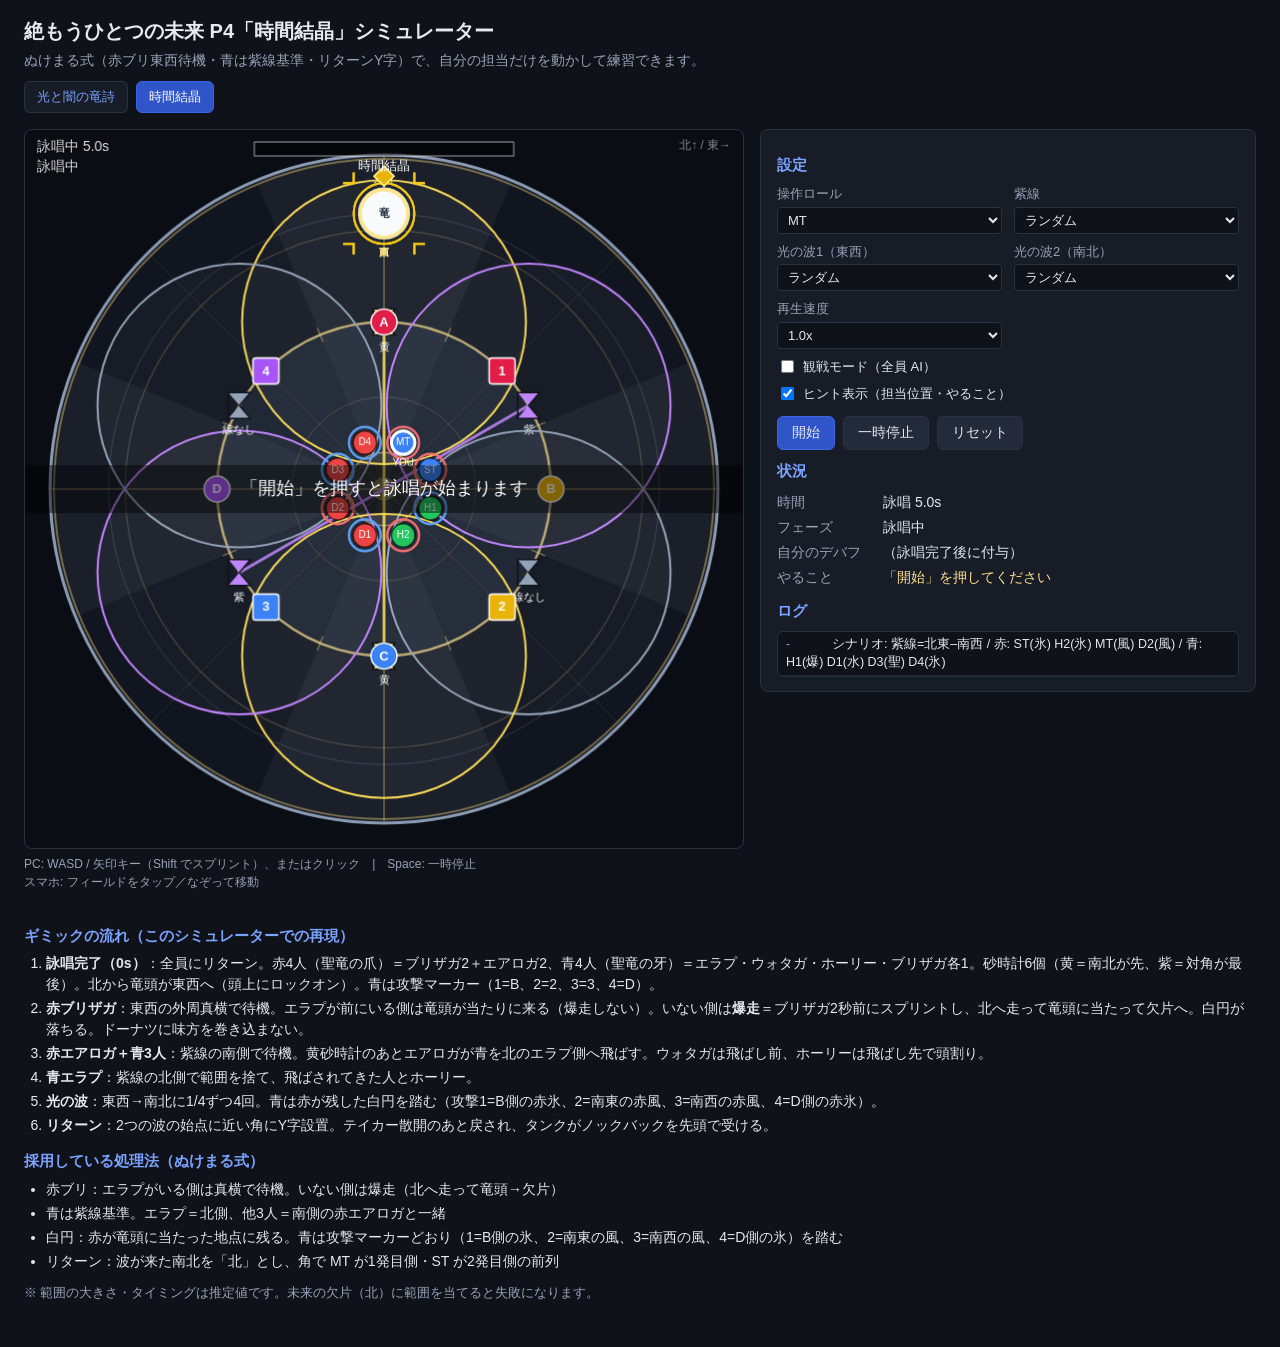
==== ct.html @ b96597f6 "床の描画をキャッシュしてコマ飛びを抑える Co-authored-by: Cursor <cursoragent@cursor.com>" ====
<!DOCTYPE html>
<html lang="ja">
<head>
<meta charset="utf-8">
<meta name="viewport" content="width=device-width, initial-scale=1, viewport-fit=cover">
<meta name="theme-color" content="#0f1218">
<title>絶もうひとつの未来 P4「時間結晶」シミュレーター</title>
<link rel="stylesheet" href="style.css?v=5">
</head>
<body>
<header>
  <h1>絶もうひとつの未来 P4「時間結晶」シミュレーター</h1>
  <p class="sub">ぬけまる式（赤ブリ東西待機・青は紫線基準・リターンY字）で、自分の担当だけを動かして練習できます。</p>
  <nav class="nav">
    <a href="index.html">光と闇の竜詩</a>
    <a class="active" href="ct.html">時間結晶</a>
  </nav>
</header>

<main>
  <section class="arena-wrap">
    <canvas id="arena" width="720" height="720"></canvas>
    <div class="touch-bar">
      <button id="sprintBtn" class="sprint">スプリント（押している間）</button>
    </div>
    <div class="controls-hint">PC: WASD / 矢印キー（Shift でスプリント）、またはクリック　|　Space: 一時停止<br>スマホ: フィールドをタップ／なぞって移動</div>
  </section>

  <aside class="panel">
    <h2>設定</h2>
    <div class="grid">
      <label>操作ロール
        <select id="role">
          <option value="0">MT</option><option value="1">ST</option>
          <option value="2">H1</option><option value="3">H2</option>
          <option value="4">D1</option><option value="5">D2</option>
          <option value="6">D3</option><option value="7">D4</option>
        </select>
      </label>
      <label>紫線
        <select id="purple">
          <option value="random">ランダム</option>
          <option value="NE">北東–南西</option>
          <option value="NW">北西–南東</option>
        </select>
      </label>
      <label>光の波1（東西）
        <select id="tidal1">
          <option value="random">ランダム</option>
          <option value="E">東から</option>
          <option value="W">西から</option>
        </select>
      </label>
      <label>光の波2（南北）
        <select id="tidal2">
          <option value="random">ランダム</option>
          <option value="N">北から</option>
          <option value="S">南から</option>
        </select>
      </label>
      <label>再生速度
        <select id="speed">
          <option value="0.5">0.5x</option>
          <option value="0.75">0.75x</option>
          <option value="1" selected>1.0x</option>
        </select>
      </label>
      <label class="check"><input id="spectate" type="checkbox"> 観戦モード（全員 AI）</label>
      <label class="check"><input id="hint" type="checkbox" checked> ヒント表示（担当位置・やること）</label>
    </div>
    <div class="buttons">
      <button id="start" class="primary">開始</button>
      <button id="pause">一時停止</button>
      <button id="reset">リセット</button>
    </div>

    <h2>状況</h2>
    <div id="status" class="status">
      <div><span class="k">時間</span><span id="stTime">-</span></div>
      <div><span class="k">フェーズ</span><span id="stPhase">-</span></div>
      <div><span class="k">自分のデバフ</span><span id="stDebuff">-</span></div>
      <div class="hint"><span class="k">やること</span><span id="stHint">「開始」を押してください</span></div>
    </div>

    <div id="result" class="result hidden"></div>

    <h2>ログ</h2>
    <ul id="log" class="log"></ul>
  </aside>
</main>

<section class="doc">
  <h2>ギミックの流れ（このシミュレーターでの再現）</h2>
  <ol>
    <li><b>詠唱完了（0s）</b>：全員にリターン。赤4人（聖竜の爪）＝ブリザガ2＋エアロガ2、青4人（聖竜の牙）＝エラプ・ウォタガ・ホーリー・ブリザガ各1。砂時計6個（黄＝南北が先、紫＝対角が最後）。北から竜頭が東西へ（頭上にロックオン）。青は攻撃マーカー（1=B、2=2、3=3、4=D）。</li>
    <li><b>赤ブリザガ</b>：東西の外周真横で待機。エラプが前にいる側は竜頭が当たりに来る（爆走しない）。いない側は<b>爆走</b>＝ブリザガ2秒前にスプリントし、北へ走って竜頭に当たって欠片へ。白円が落ちる。ドーナツに味方を巻き込まない。</li>
    <li><b>赤エアロガ＋青3人</b>：紫線の南側で待機。黄砂時計のあとエアロガが青を北のエラプ側へ飛ばす。ウォタガは飛ばし前、ホーリーは飛ばし先で頭割り。</li>
    <li><b>青エラプ</b>：紫線の北側で範囲を捨て、飛ばされてきた人とホーリー。</li>
    <li><b>光の波</b>：東西→南北に1/4ずつ4回。青は赤が残した白円を踏む（攻撃1=B側の赤氷、2=南東の赤風、3=南西の赤風、4=D側の赤氷）。</li>
    <li><b>リターン</b>：2つの波の始点に近い角にY字設置。テイカー散開のあと戻され、タンクがノックバックを先頭で受ける。</li>
  </ol>
  <h2>採用している処理法（ぬけまる式）</h2>
  <ul>
    <li>赤ブリ：エラプがいる側は真横で待機。いない側は爆走（北へ走って竜頭→欠片）</li>
    <li>青は紫線基準。エラプ＝北側、他3人＝南側の赤エアロガと一緒</li>
    <li>白円：赤が竜頭に当たった地点に残る。青は攻撃マーカーどおり（1=B側の氷、2=南東の風、3=南西の風、4=D側の氷）を踏む</li>
    <li>リターン：波が来た南北を「北」とし、角で MT が1発目側・ST が2発目側の前列</li>
  </ul>
  <p class="note">※ 範囲の大きさ・タイミングは推定値です。未来の欠片（北）に範囲を当てると失敗になります。</p>
</section>

<script src="arena.js?v=2"></script>
<script src="ct_sim.js?v=11"></script>
<script src="ct_app.js?v=12"></script>
</body>
</html>
---- style.css ----
:root {
  --bg: #0f1218;
  --panel: #171c26;
  --border: #2a3142;
  --text: #e6e9f0;
  --muted: #98a2b8;
  --accent: #7aa2ff;
  --ok: #4ade80;
  --fail: #f87171;
}
* { box-sizing: border-box; }
body {
  margin: 0;
  background: var(--bg);
  color: var(--text);
  font-family: "Segoe UI", "Yu Gothic UI", "Hiragino Sans", "Noto Sans JP", sans-serif;
  font-size: 14px;
  line-height: 1.5;
}
header { padding: 16px 24px 4px; }
header h1 { margin: 0; font-size: 20px; }
header .sub { margin: 4px 0 0; color: var(--muted); }
.nav { display: flex; flex-wrap: wrap; gap: 8px; margin-top: 10px; }
.nav a {
  color: var(--accent); text-decoration: none; font-size: 13px;
  padding: 5px 12px; border: 1px solid var(--border); border-radius: 6px; background: #171c26;
}
.nav a:hover { background: #232a3a; }
.nav a.active { background: #2f55c9; color: #fff; border-color: #3b64e6; }

main {
  display: flex;
  gap: 16px;
  padding: 12px 24px;
  align-items: flex-start;
  flex-wrap: wrap;
}
.arena-wrap { flex: 0 0 auto; }
canvas#arena {
  display: block;
  width: 720px;
  height: 720px;
  max-width: 100%;
  aspect-ratio: 1 / 1;
  background: #0a0d13;
  border: 1px solid var(--border);
  border-radius: 8px;
  cursor: crosshair;
  touch-action: none;
  -webkit-user-select: none;
  user-select: none;
  -webkit-tap-highlight-color: transparent;
}
.controls-hint { color: var(--muted); font-size: 12px; margin-top: 6px; }
.touch-bar { display: none; margin-top: 8px; }
.touch-bar .sprint {
  width: 100%; padding: 14px; font-size: 16px; touch-action: none;
  -webkit-user-select: none; user-select: none;
}
.touch-bar .sprint.on { background: #2f55c9; border-color: #3b64e6; }
@media (hover: none) and (pointer: coarse) {
  .touch-bar { display: block; }
}

.panel {
  flex: 1 1 340px;
  min-width: 320px;
  max-width: 520px;
  background: var(--panel);
  border: 1px solid var(--border);
  border-radius: 8px;
  padding: 14px 16px;
}
.panel h2 { font-size: 15px; margin: 10px 0 8px; color: var(--accent); }
.grid { display: grid; grid-template-columns: 1fr 1fr; gap: 8px 12px; }
.grid label { display: flex; flex-direction: column; gap: 3px; font-size: 13px; color: var(--muted); }
.grid label.check { flex-direction: row; align-items: center; gap: 6px; color: var(--text); grid-column: span 2; }
select, input[type=range] { width: 100%; }
select {
  background: #0f1218; color: var(--text); border: 1px solid var(--border);
  border-radius: 4px; padding: 4px 6px; font-size: 13px;
}
.buttons { display: flex; gap: 8px; margin: 12px 0 4px; }
button {
  background: #232a3a; color: var(--text); border: 1px solid var(--border);
  border-radius: 6px; padding: 7px 14px; font-size: 14px; cursor: pointer;
}
button:hover { background: #2c3449; }
button.primary { background: #2f55c9; border-color: #3b64e6; }
button.primary:hover { background: #3a63dd; }

.status div { display: flex; gap: 10px; padding: 2px 0; }
.status .k { flex: 0 0 96px; color: var(--muted); }
.status .hint span:last-child { color: #ffe08a; }

.result { margin-top: 10px; padding: 10px 12px; border-radius: 6px; border: 1px solid; }
.result.ok { border-color: var(--ok); background: rgba(74, 222, 128, 0.08); }
.result.fail { border-color: var(--fail); background: rgba(248, 113, 113, 0.08); }
.result h3 { margin: 0 0 6px; font-size: 15px; }
.result ul { margin: 0; padding-left: 18px; }
.hidden { display: none; }

.log {
  list-style: none; margin: 0; padding: 0;
  max-height: 260px; overflow-y: auto;
  border: 1px solid var(--border); border-radius: 6px;
  background: #0f1218; font-size: 12.5px;
}
.log li { padding: 3px 8px; border-bottom: 1px solid #1d2331; }
.log li .t { color: var(--muted); display: inline-block; width: 46px; }
.log li.ok { color: var(--ok); }
.log li.fail { color: var(--fail); }
.log li.info { color: var(--text); }

.doc { padding: 8px 24px 32px; max-width: 1280px; }
.doc h2 { font-size: 15px; color: var(--accent); margin: 14px 0 6px; }
.doc ol, .doc ul { margin: 0; padding-left: 22px; }
.doc li { margin: 3px 0; }
.doc .note { color: var(--muted); font-size: 12.5px; }
/* スマホ・タブレット */
@media (max-width: 900px) {
  header { padding: 12px 12px 2px; }
  header h1 { font-size: 16px; }
  header .sub { font-size: 12px; }
  main { flex-direction: column; padding: 8px 12px; gap: 12px; }
  .arena-wrap { width: 100%; }
  canvas#arena { width: 100%; height: auto; }
  .panel { max-width: none; min-width: 0; width: 100%; padding: 12px; }
  .grid { grid-template-columns: 1fr 1fr; }
  select { font-size: 16px; padding: 8px 6px; } /* iOS の自動ズーム防止 */
  button { padding: 12px 14px; font-size: 15px; }
  .buttons { flex-wrap: wrap; }
  .buttons button { flex: 1 1 30%; }
  .status .k { flex-basis: 84px; }
  .log { max-height: 180px; }
  .doc { padding: 8px 12px 28px; }
  .doc .macro { font-size: 11.5px; }
}
@media (max-width: 420px) {
  .grid { grid-template-columns: 1fr; }
  .grid label.check { grid-column: span 1; }
}
.doc .macro {
  background: #0f1218; border: 1px solid var(--border); border-radius: 6px;
  padding: 10px 14px; margin: 6px 0 10px; font-size: 13px; line-height: 1.45;
  font-family: Consolas, "MS Gothic", monospace; white-space: pre; overflow-x: auto;
}
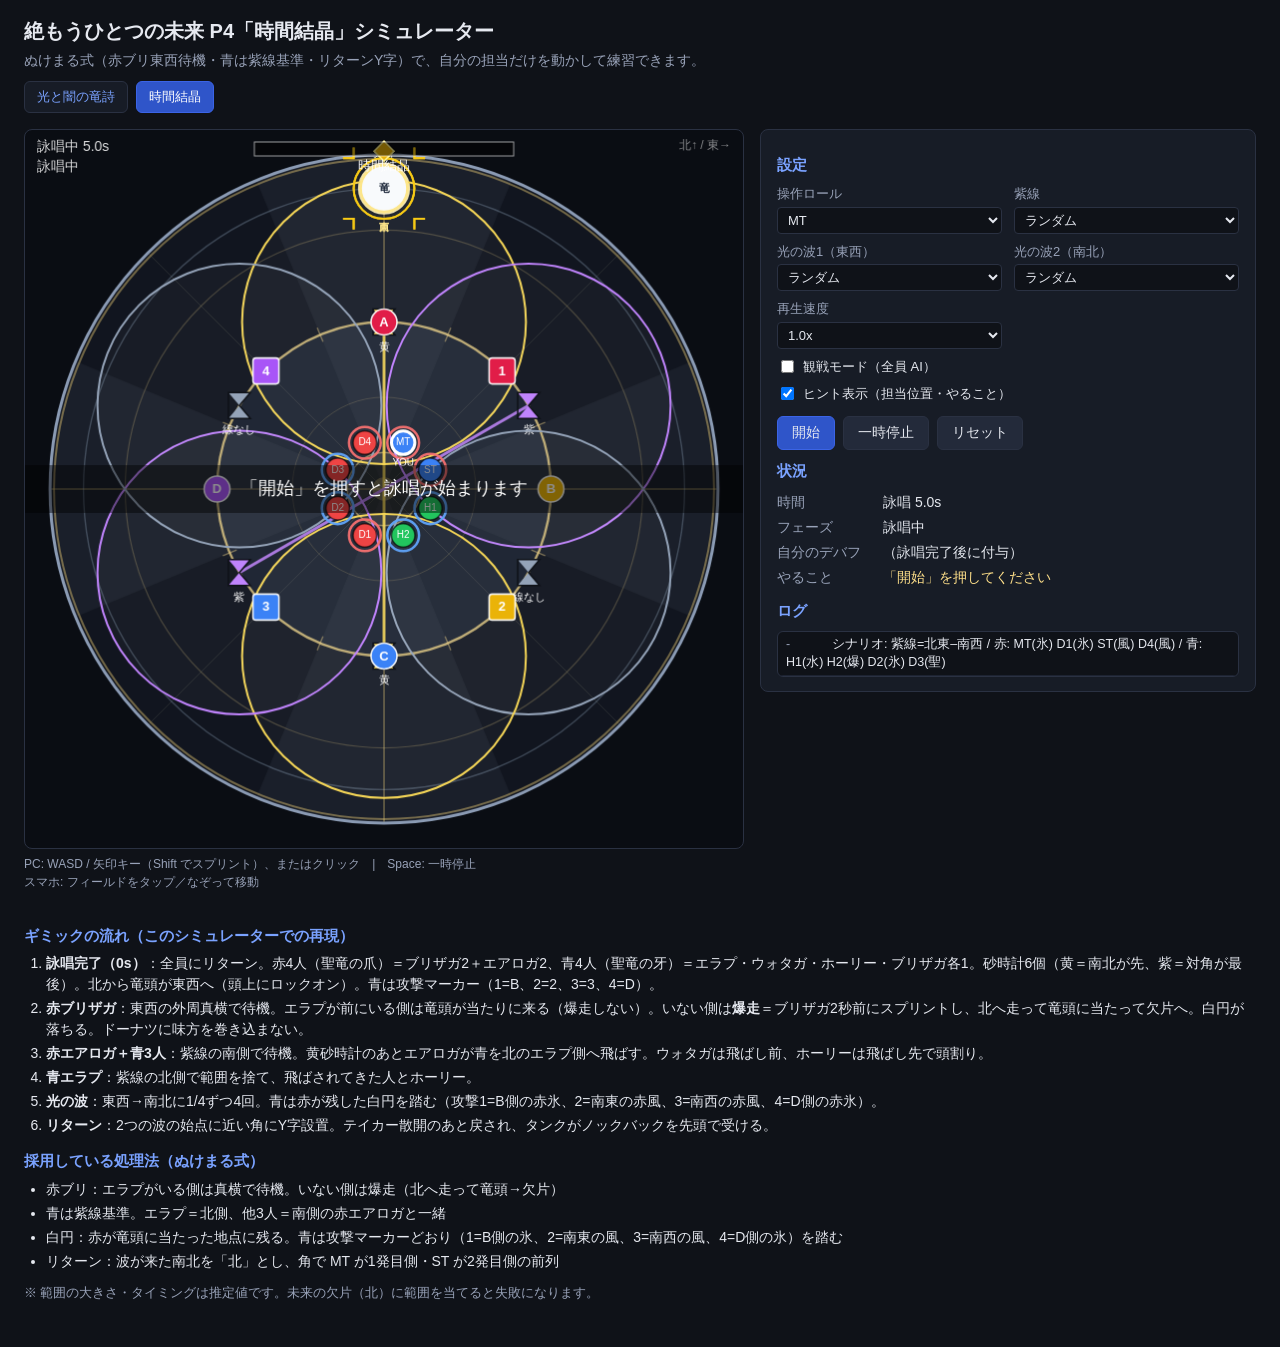
==== commit 45db198d: "竜頭の軌道を外周（壁から2y）に合わせた Co-authored-by: Cursor <cursoragent@cursor.com>" ====
--- a/ct.html
+++ b/ct.html
@@ -109,8 +109,8 @@
   <p class="note">※ 範囲の大きさ・タイミングは推定値です。未来の欠片（北）に範囲を当てると失敗になります。</p>
 </section>
 
-<script src="arena.js?v=2"></script>
-<script src="ct_sim.js?v=11"></script>
+<script src="arena.js?v=3"></script>
+<script src="ct_sim.js?v=12"></script>
 <script src="ct_app.js?v=12"></script>
 </body>
 </html>
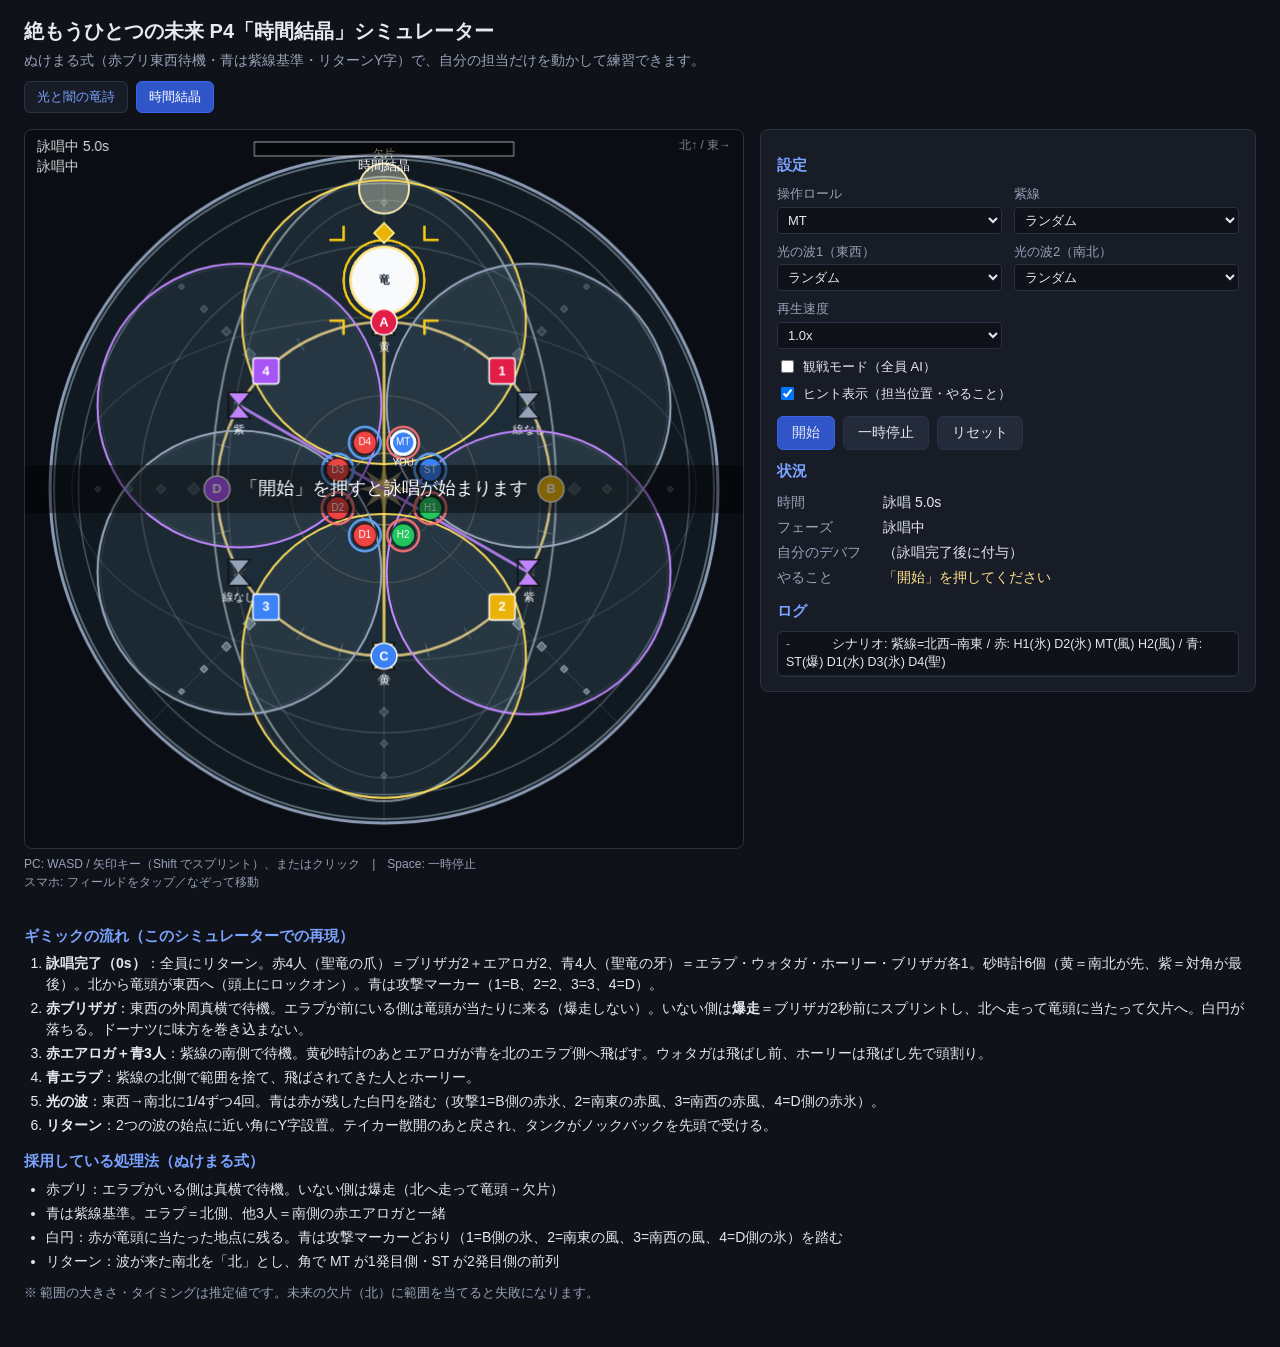
==== commit ff75dfe5: "竜頭を砂時計・マーカーの外側に合わせ、床をラグビーボールとダイヤ列にした Co-authored-by: Cursor <cursoragent@cursor.com>" ====
--- a/ct.html
+++ b/ct.html
@@ -109,8 +109,8 @@
   <p class="note">※ 範囲の大きさ・タイミングは推定値です。未来の欠片（北）に範囲を当てると失敗になります。</p>
 </section>
 
-<script src="arena.js?v=3"></script>
-<script src="ct_sim.js?v=12"></script>
-<script src="ct_app.js?v=12"></script>
+<script src="arena.js?v=4"></script>
+<script src="ct_sim.js?v=13"></script>
+<script src="ct_app.js?v=13"></script>
 </body>
 </html>
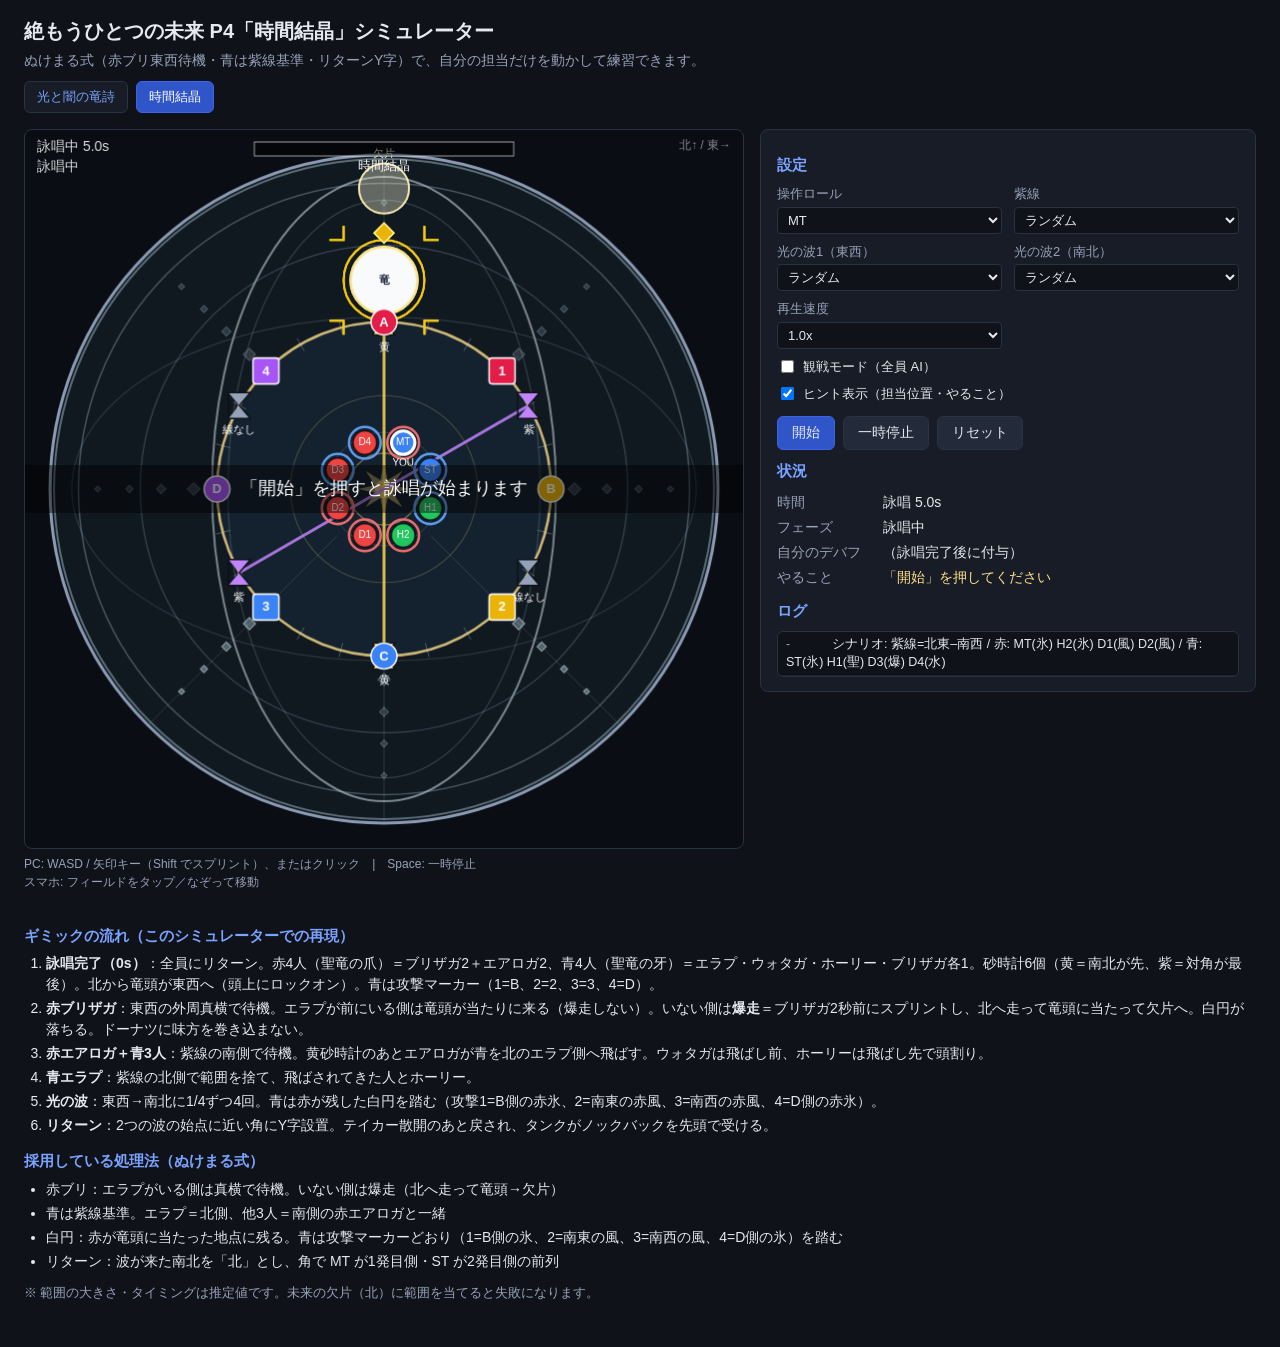
==== commit 6e04cc7d: "砂時計の円は爆発予兆のAoEだけ出すようにした Co-authored-by: Cursor <cursoragent@cursor.com>" ====
--- a/ct.html
+++ b/ct.html
@@ -109,8 +109,8 @@
   <p class="note">※ 範囲の大きさ・タイミングは推定値です。未来の欠片（北）に範囲を当てると失敗になります。</p>
 </section>
 
-<script src="arena.js?v=4"></script>
+<script src="arena.js?v=5"></script>
 <script src="ct_sim.js?v=13"></script>
-<script src="ct_app.js?v=13"></script>
+<script src="ct_app.js?v=14"></script>
 </body>
 </html>
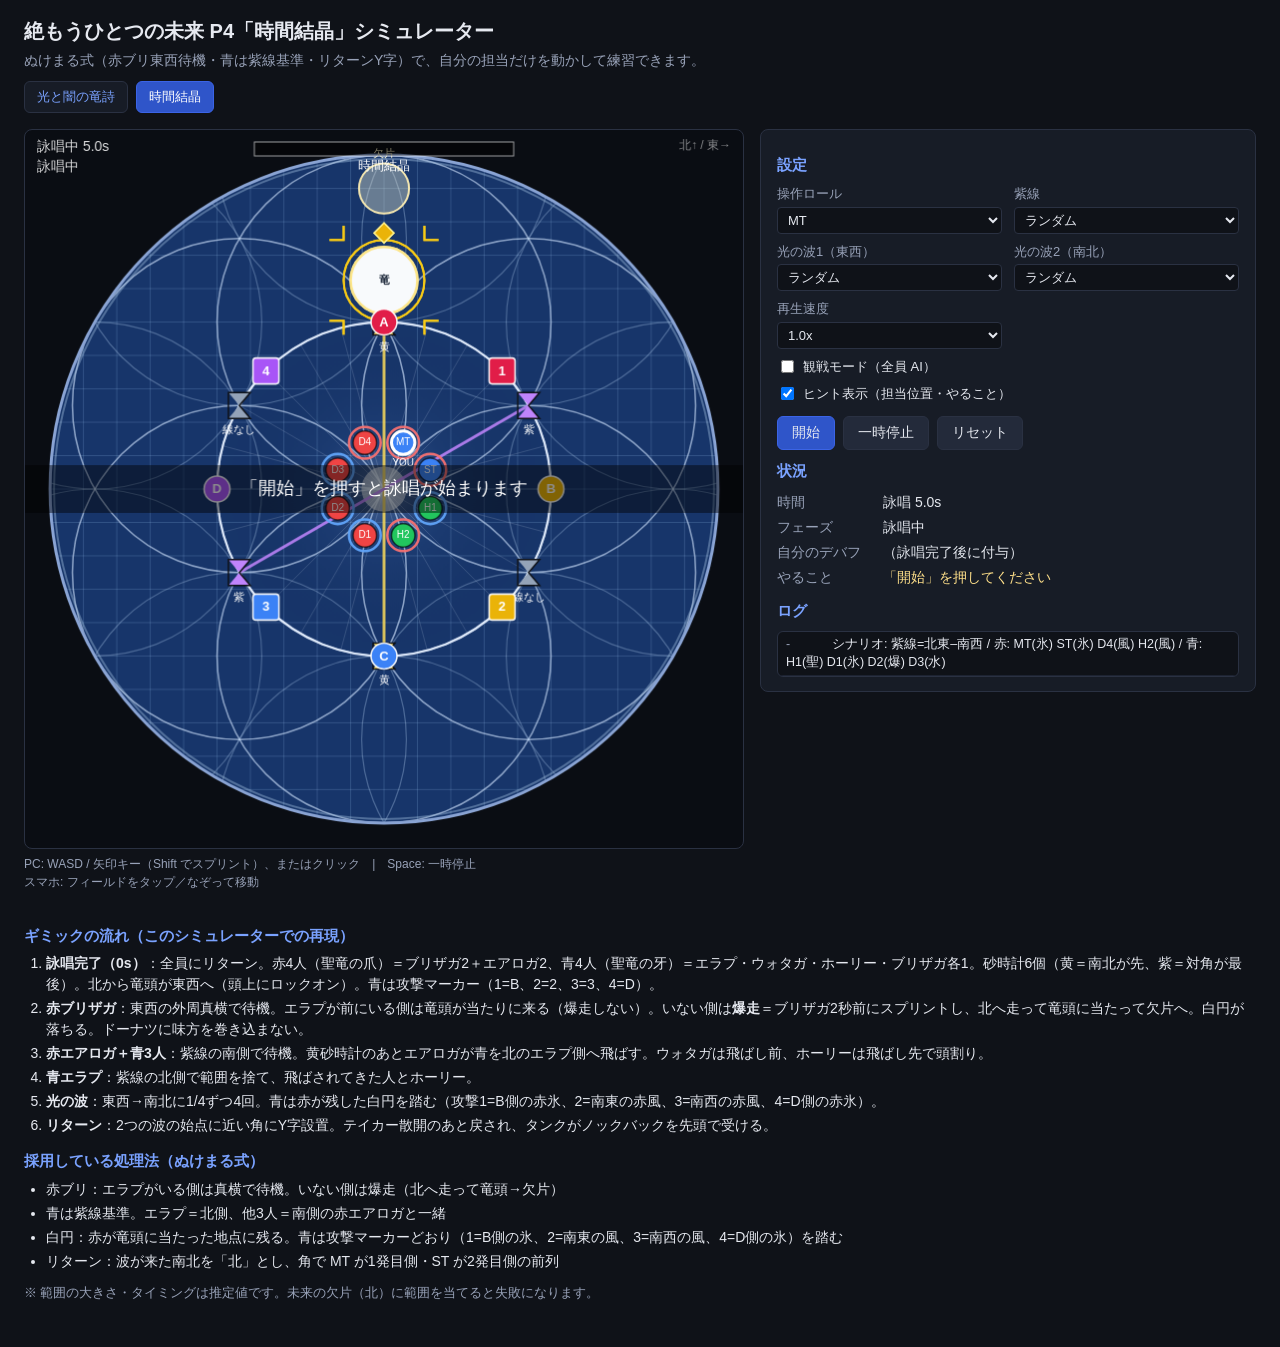
==== commit 159e14d2: "床をフラワー・オブ・ライフの重なり円に合わせた Co-authored-by: Cursor <cursoragent@cursor.com>" ====
--- a/ct.html
+++ b/ct.html
@@ -109,7 +109,7 @@
   <p class="note">※ 範囲の大きさ・タイミングは推定値です。未来の欠片（北）に範囲を当てると失敗になります。</p>
 </section>
 
-<script src="arena.js?v=5"></script>
+<script src="arena.js?v=7"></script>
 <script src="ct_sim.js?v=13"></script>
 <script src="ct_app.js?v=14"></script>
 </body>
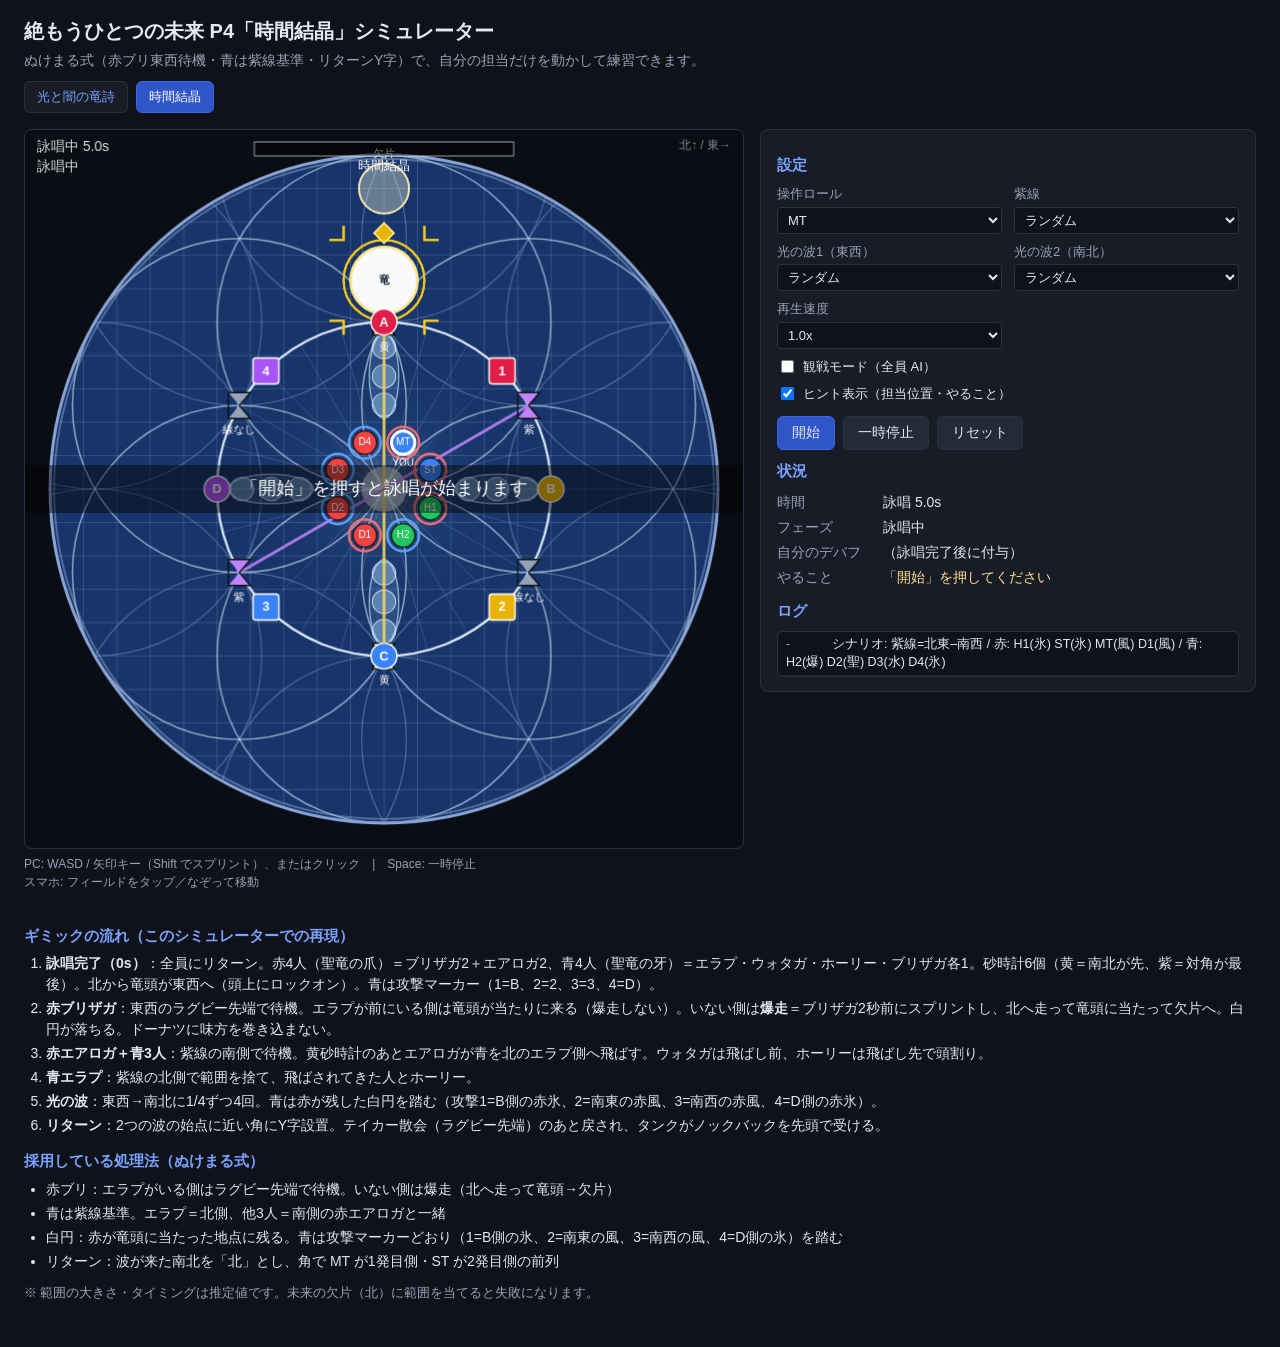
==== commit de30b5f6: "散会をラグビー先端（内側の円すぐ内側）に合わせた Co-authored-by: Cursor <cursoragent@cursor.com>" ====
--- a/ct.html
+++ b/ct.html
@@ -93,15 +93,15 @@
   <h2>ギミックの流れ（このシミュレーターでの再現）</h2>
   <ol>
     <li><b>詠唱完了（0s）</b>：全員にリターン。赤4人（聖竜の爪）＝ブリザガ2＋エアロガ2、青4人（聖竜の牙）＝エラプ・ウォタガ・ホーリー・ブリザガ各1。砂時計6個（黄＝南北が先、紫＝対角が最後）。北から竜頭が東西へ（頭上にロックオン）。青は攻撃マーカー（1=B、2=2、3=3、4=D）。</li>
-    <li><b>赤ブリザガ</b>：東西の外周真横で待機。エラプが前にいる側は竜頭が当たりに来る（爆走しない）。いない側は<b>爆走</b>＝ブリザガ2秒前にスプリントし、北へ走って竜頭に当たって欠片へ。白円が落ちる。ドーナツに味方を巻き込まない。</li>
+    <li><b>赤ブリザガ</b>：東西のラグビー先端で待機。エラプが前にいる側は竜頭が当たりに来る（爆走しない）。いない側は<b>爆走</b>＝ブリザガ2秒前にスプリントし、北へ走って竜頭に当たって欠片へ。白円が落ちる。ドーナツに味方を巻き込まない。</li>
     <li><b>赤エアロガ＋青3人</b>：紫線の南側で待機。黄砂時計のあとエアロガが青を北のエラプ側へ飛ばす。ウォタガは飛ばし前、ホーリーは飛ばし先で頭割り。</li>
     <li><b>青エラプ</b>：紫線の北側で範囲を捨て、飛ばされてきた人とホーリー。</li>
     <li><b>光の波</b>：東西→南北に1/4ずつ4回。青は赤が残した白円を踏む（攻撃1=B側の赤氷、2=南東の赤風、3=南西の赤風、4=D側の赤氷）。</li>
-    <li><b>リターン</b>：2つの波の始点に近い角にY字設置。テイカー散開のあと戻され、タンクがノックバックを先頭で受ける。</li>
+    <li><b>リターン</b>：2つの波の始点に近い角にY字設置。テイカー散会（ラグビー先端）のあと戻され、タンクがノックバックを先頭で受ける。</li>
   </ol>
   <h2>採用している処理法（ぬけまる式）</h2>
   <ul>
-    <li>赤ブリ：エラプがいる側は真横で待機。いない側は爆走（北へ走って竜頭→欠片）</li>
+    <li>赤ブリ：エラプがいる側はラグビー先端で待機。いない側は爆走（北へ走って竜頭→欠片）</li>
     <li>青は紫線基準。エラプ＝北側、他3人＝南側の赤エアロガと一緒</li>
     <li>白円：赤が竜頭に当たった地点に残る。青は攻撃マーカーどおり（1=B側の氷、2=南東の風、3=南西の風、4=D側の氷）を踏む</li>
     <li>リターン：波が来た南北を「北」とし、角で MT が1発目側・ST が2発目側の前列</li>
@@ -109,8 +109,8 @@
   <p class="note">※ 範囲の大きさ・タイミングは推定値です。未来の欠片（北）に範囲を当てると失敗になります。</p>
 </section>
 
-<script src="arena.js?v=7"></script>
-<script src="ct_sim.js?v=13"></script>
+<script src="arena.js?v=8"></script>
+<script src="ct_sim.js?v=14"></script>
 <script src="ct_app.js?v=14"></script>
 </body>
 </html>
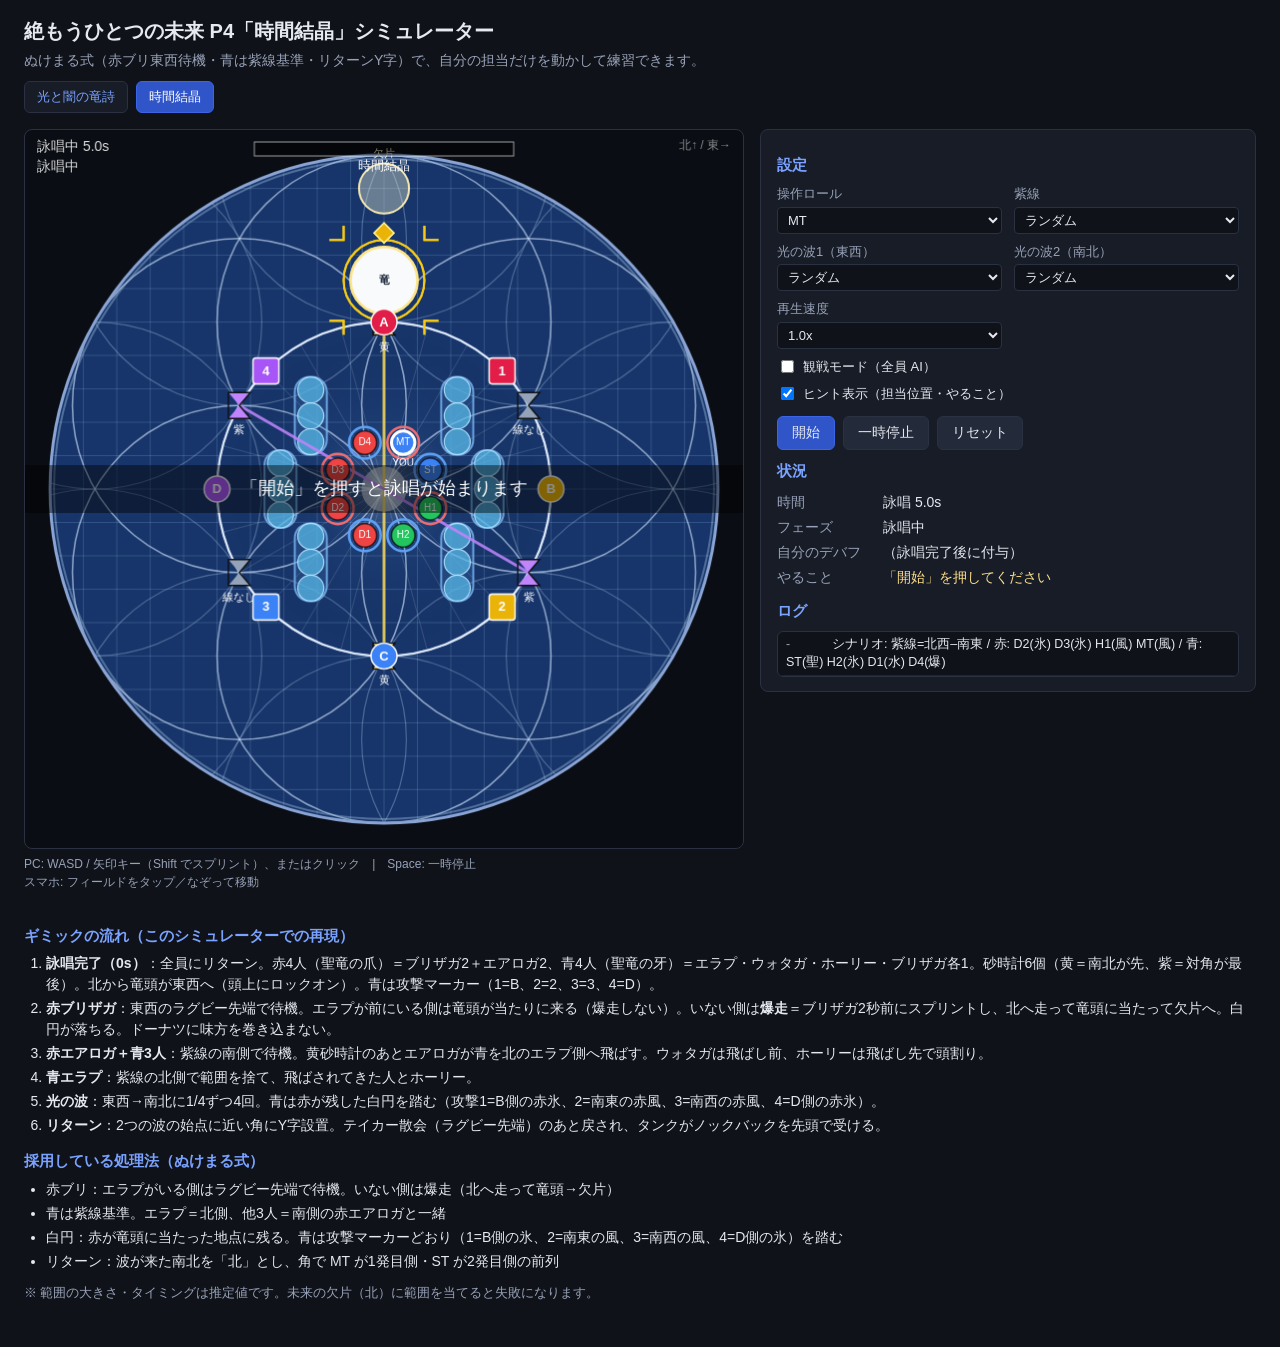
==== commit c414d196: "ラグビーを東西と四隅の縦3粒に直した Co-authored-by: Cursor <cursoragent@cursor.com>" ====
--- a/ct.html
+++ b/ct.html
@@ -109,8 +109,8 @@
   <p class="note">※ 範囲の大きさ・タイミングは推定値です。未来の欠片（北）に範囲を当てると失敗になります。</p>
 </section>
 
-<script src="arena.js?v=8"></script>
-<script src="ct_sim.js?v=14"></script>
+<script src="arena.js?v=10"></script>
+<script src="ct_sim.js?v=16"></script>
 <script src="ct_app.js?v=14"></script>
 </body>
 </html>
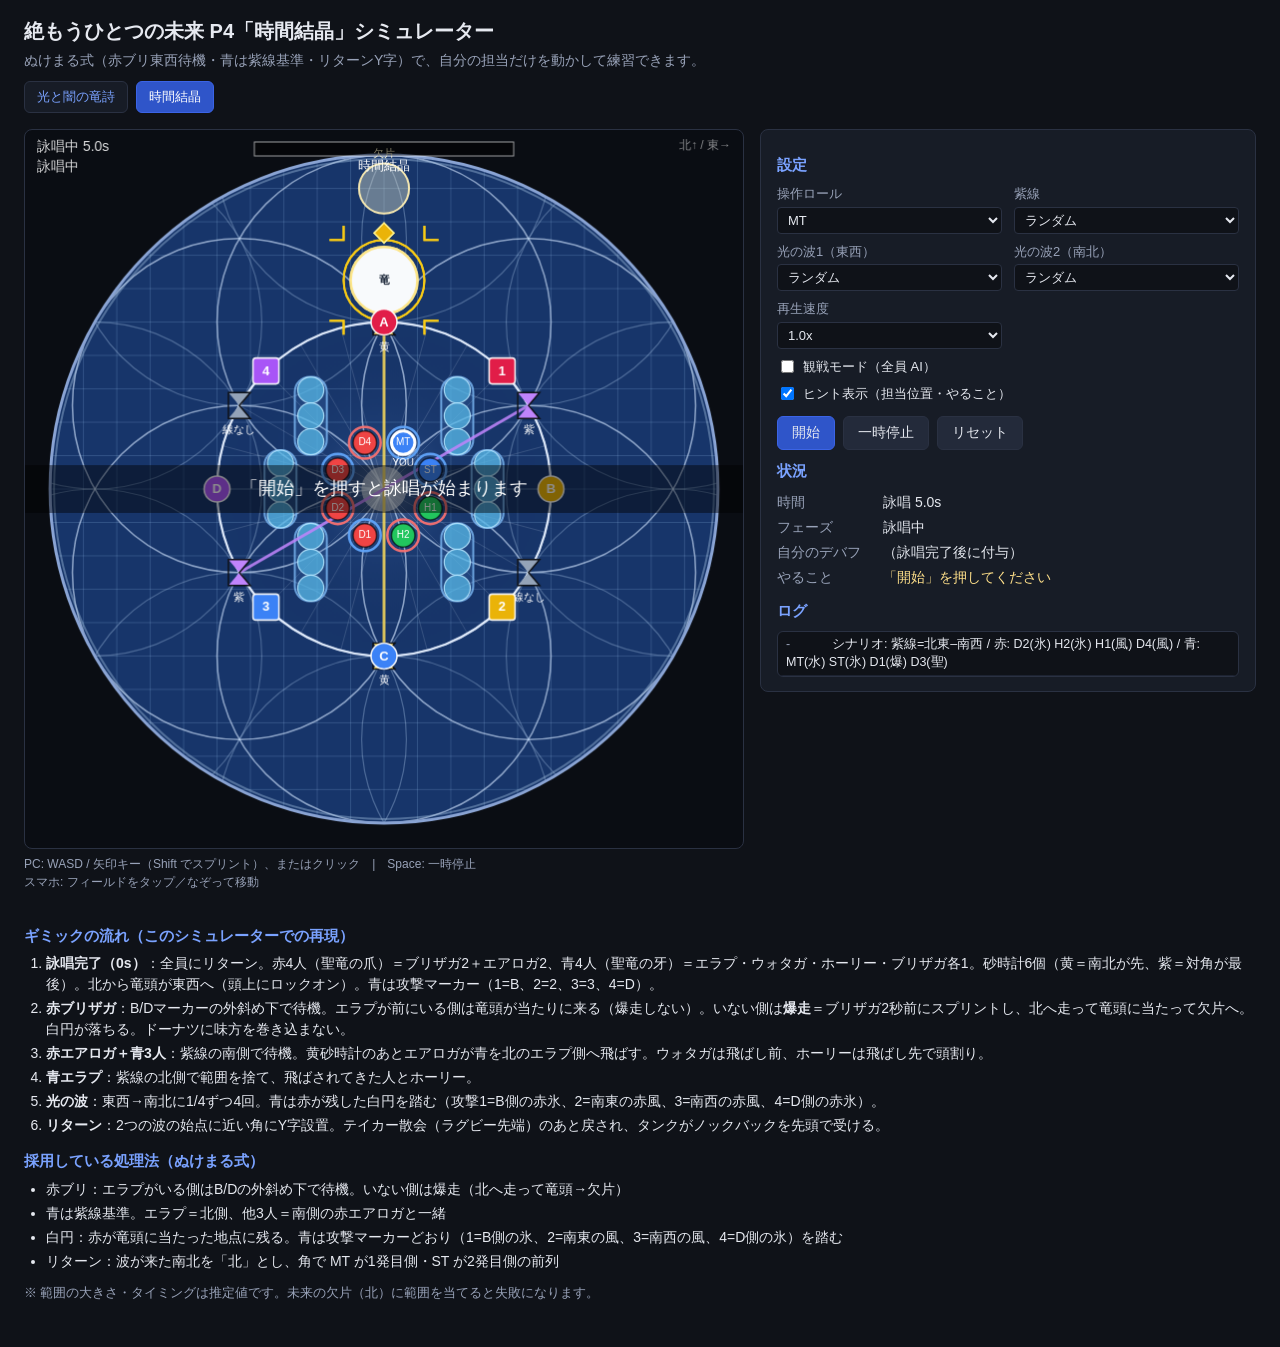
==== commit bfd7166a: "赤ブリの待機をB/Dマーカーの外斜め下にした Co-authored-by: Cursor <cursoragent@cursor.com>" ====
--- a/ct.html
+++ b/ct.html
@@ -93,7 +93,7 @@
   <h2>ギミックの流れ（このシミュレーターでの再現）</h2>
   <ol>
     <li><b>詠唱完了（0s）</b>：全員にリターン。赤4人（聖竜の爪）＝ブリザガ2＋エアロガ2、青4人（聖竜の牙）＝エラプ・ウォタガ・ホーリー・ブリザガ各1。砂時計6個（黄＝南北が先、紫＝対角が最後）。北から竜頭が東西へ（頭上にロックオン）。青は攻撃マーカー（1=B、2=2、3=3、4=D）。</li>
-    <li><b>赤ブリザガ</b>：東西のラグビー先端で待機。エラプが前にいる側は竜頭が当たりに来る（爆走しない）。いない側は<b>爆走</b>＝ブリザガ2秒前にスプリントし、北へ走って竜頭に当たって欠片へ。白円が落ちる。ドーナツに味方を巻き込まない。</li>
+    <li><b>赤ブリザガ</b>：B/Dマーカーの外斜め下で待機。エラプが前にいる側は竜頭が当たりに来る（爆走しない）。いない側は<b>爆走</b>＝ブリザガ2秒前にスプリントし、北へ走って竜頭に当たって欠片へ。白円が落ちる。ドーナツに味方を巻き込まない。</li>
     <li><b>赤エアロガ＋青3人</b>：紫線の南側で待機。黄砂時計のあとエアロガが青を北のエラプ側へ飛ばす。ウォタガは飛ばし前、ホーリーは飛ばし先で頭割り。</li>
     <li><b>青エラプ</b>：紫線の北側で範囲を捨て、飛ばされてきた人とホーリー。</li>
     <li><b>光の波</b>：東西→南北に1/4ずつ4回。青は赤が残した白円を踏む（攻撃1=B側の赤氷、2=南東の赤風、3=南西の赤風、4=D側の赤氷）。</li>
@@ -101,7 +101,7 @@
   </ol>
   <h2>採用している処理法（ぬけまる式）</h2>
   <ul>
-    <li>赤ブリ：エラプがいる側はラグビー先端で待機。いない側は爆走（北へ走って竜頭→欠片）</li>
+    <li>赤ブリ：エラプがいる側はB/Dの外斜め下で待機。いない側は爆走（北へ走って竜頭→欠片）</li>
     <li>青は紫線基準。エラプ＝北側、他3人＝南側の赤エアロガと一緒</li>
     <li>白円：赤が竜頭に当たった地点に残る。青は攻撃マーカーどおり（1=B側の氷、2=南東の風、3=南西の風、4=D側の氷）を踏む</li>
     <li>リターン：波が来た南北を「北」とし、角で MT が1発目側・ST が2発目側の前列</li>
@@ -110,7 +110,7 @@
 </section>
 
 <script src="arena.js?v=10"></script>
-<script src="ct_sim.js?v=16"></script>
+<script src="ct_sim.js?v=17"></script>
 <script src="ct_app.js?v=14"></script>
 </body>
 </html>
